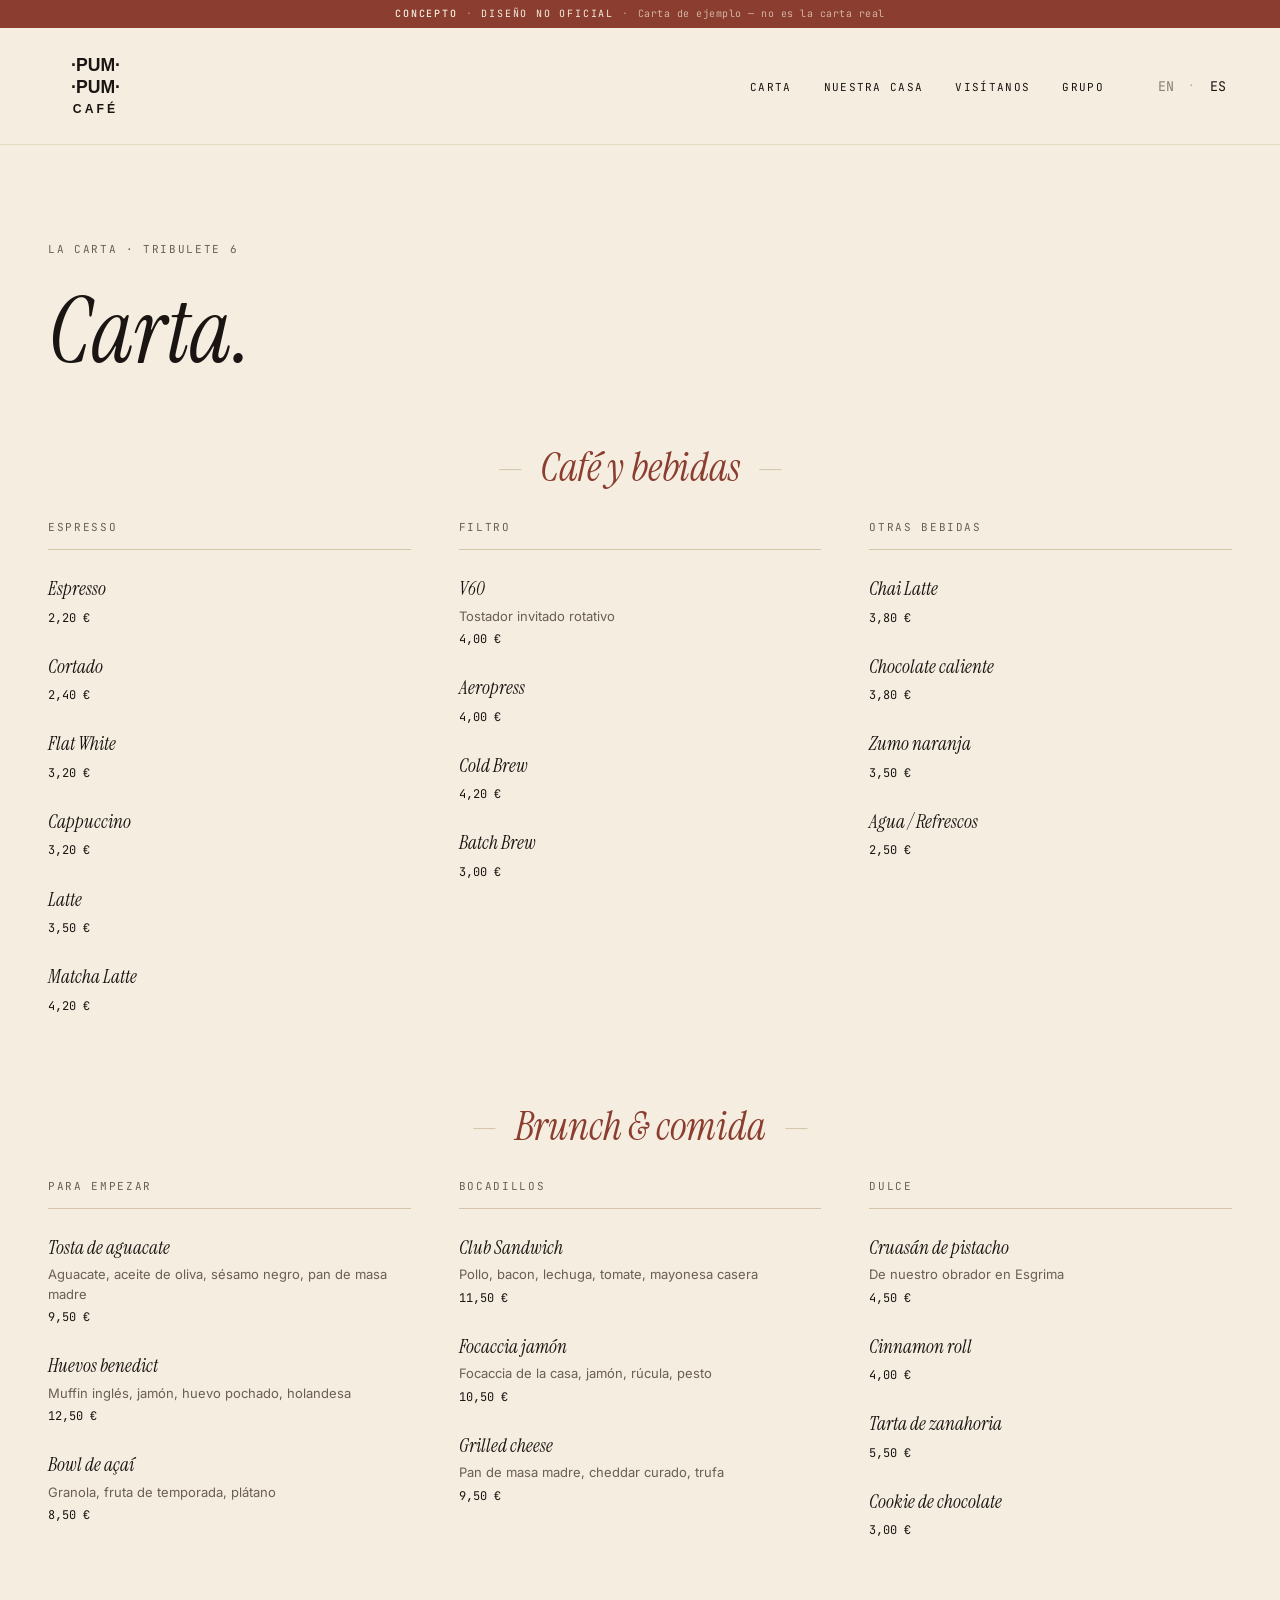
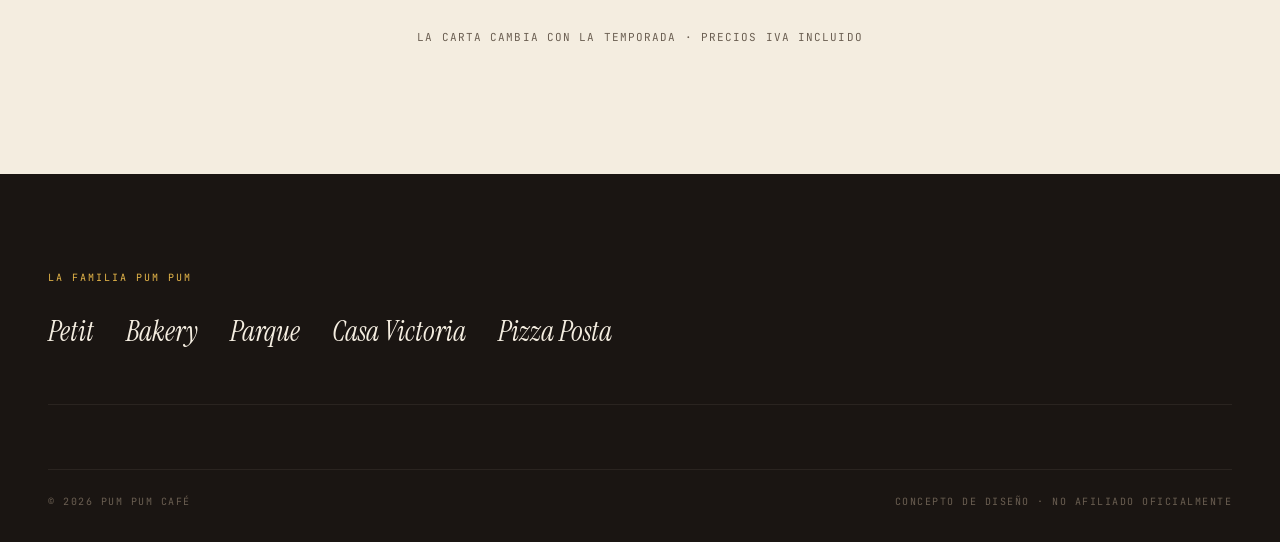
==== carta.html @ 4bbbebbe "Pum Pum Café — concept mockup site" ====
<!DOCTYPE html>
<html lang="es" class="lang-es">
<head>
<meta charset="UTF-8">
<meta name="viewport" content="width=device-width, initial-scale=1.0">
<title>Carta · Pum Pum Café · Lavapiés</title>
<meta name="description" content="Carta de Pum Pum Café. Café de especialidad, brunch, bocadillos y pastelería en Lavapiés, Madrid.">
<link rel="icon" type="image/svg+xml" href="favicon.svg">
<link rel="preconnect" href="https://fonts.googleapis.com">
<link rel="preconnect" href="https://fonts.gstatic.com" crossorigin>
<link href="https://fonts.googleapis.com/css2?family=Instrument+Serif:ital@0;1&family=Inter:wght@300;400;500&family=JetBrains+Mono:wght@400;500&display=swap" rel="stylesheet">
<link rel="stylesheet" href="css/style.css">
</head>
<body>

<div class="concept-banner">
  <strong>Concepto</strong><span class="sep">·</span><span>Diseño no oficial</span><span class="sep">·</span><span class="soft">Carta de ejemplo — no es la carta real</span>
</div>

<nav class="nav">
  <a href="index.html" class="nav-logo"><img src="logo.svg" alt="Pum Pum Café"></a>
  <div class="nav-right">
    <ul class="nav-links">
      <li><a href="carta.html" data-es>Carta</a><a href="carta.html" data-en>Menu</a></li>
      <li><a href="nuestra-casa.html" data-es>Nuestra casa</a><a href="nuestra-casa.html" data-en>Our house</a></li>
      <li><a href="visitanos.html" data-es>Visítanos</a><a href="visitanos.html" data-en>Visit</a></li>
      <li><a href="grupo.html" data-es>Grupo</a><a href="grupo.html" data-en>The group</a></li>
    </ul>
    <div class="lang-toggle">
      <button data-lang="en">EN</button><span class="sep">·</span><button data-lang="es">ES</button>
    </div>
  </div>
</nav>

<section class="menu-page">
  <div class="menu-header">
    <span class="section-label" data-es>La carta · Tribulete 6</span>
    <span class="section-label" data-en>The menu · Tribulete 6</span>
    <h1 data-es>Carta.</h1>
    <h1 data-en>Menu.</h1>
  </div>

  <!-- Drinks -->
  <h2 class="menu-section-title" data-es>Café y bebidas</h2>
  <h2 class="menu-section-title" data-en>Coffee & drinks</h2>
  <div class="menu-grid">
    <div class="menu-col">
      <h3 data-es>Espresso</h3>
      <h3 data-en>Espresso</h3>
      <div class="menu-item"><div class="name">Espresso</div><div class="price">2,20 €</div></div>
      <div class="menu-item"><div class="name">Cortado</div><div class="price">2,40 €</div></div>
      <div class="menu-item"><div class="name">Flat White</div><div class="price">3,20 €</div></div>
      <div class="menu-item"><div class="name">Cappuccino</div><div class="price">3,20 €</div></div>
      <div class="menu-item"><div class="name">Latte</div><div class="price">3,50 €</div></div>
      <div class="menu-item"><div class="name">Matcha Latte</div><div class="price">4,20 €</div></div>
    </div>
    <div class="menu-col">
      <h3 data-es>Filtro</h3>
      <h3 data-en>Filter</h3>
      <div class="menu-item"><div class="name">V60</div><div class="desc" data-es>Tostador invitado rotativo</div><div class="desc" data-en>Rotating guest roaster</div><div class="price">4,00 €</div></div>
      <div class="menu-item"><div class="name">Aeropress</div><div class="price">4,00 €</div></div>
      <div class="menu-item"><div class="name">Cold Brew</div><div class="price">4,20 €</div></div>
      <div class="menu-item"><div class="name">Batch Brew</div><div class="price">3,00 €</div></div>
    </div>
    <div class="menu-col">
      <h3 data-es>Otras bebidas</h3>
      <h3 data-en>Other drinks</h3>
      <div class="menu-item"><div class="name">Chai Latte</div><div class="price">3,80 €</div></div>
      <div class="menu-item"><div class="name">Chocolate caliente</div><div class="price">3,80 €</div></div>
      <div class="menu-item"><div class="name">Zumo naranja</div><div class="price">3,50 €</div></div>
      <div class="menu-item"><div class="name">Agua / Refrescos</div><div class="price">2,50 €</div></div>
    </div>
  </div>

  <!-- Food -->
  <h2 class="menu-section-title" data-es>Brunch & comida</h2>
  <h2 class="menu-section-title" data-en>Brunch & food</h2>
  <div class="menu-grid">
    <div class="menu-col">
      <h3 data-es>Para empezar</h3>
      <h3 data-en>To start</h3>
      <div class="menu-item"><div class="name">Tosta de aguacate</div><div class="desc" data-es>Aguacate, aceite de oliva, sésamo negro, pan de masa madre</div><div class="desc" data-en>Avocado, olive oil, black sesame, sourdough</div><div class="price">9,50 €</div></div>
      <div class="menu-item"><div class="name">Huevos benedict</div><div class="desc" data-es>Muffin inglés, jamón, huevo pochado, holandesa</div><div class="desc" data-en>English muffin, ham, poached egg, hollandaise</div><div class="price">12,50 €</div></div>
      <div class="menu-item"><div class="name">Bowl de açaí</div><div class="desc" data-es>Granola, fruta de temporada, plátano</div><div class="desc" data-en>Granola, seasonal fruit, banana</div><div class="price">8,50 €</div></div>
    </div>
    <div class="menu-col">
      <h3 data-es>Bocadillos</h3>
      <h3 data-en>Sandwiches</h3>
      <div class="menu-item"><div class="name">Club Sandwich</div><div class="desc" data-es>Pollo, bacon, lechuga, tomate, mayonesa casera</div><div class="desc" data-en>Chicken, bacon, lettuce, tomato, house mayo</div><div class="price">11,50 €</div></div>
      <div class="menu-item"><div class="name">Focaccia jamón</div><div class="desc" data-es>Focaccia de la casa, jamón, rúcula, pesto</div><div class="desc" data-en>House focaccia, ham, rocket, pesto</div><div class="price">10,50 €</div></div>
      <div class="menu-item"><div class="name">Grilled cheese</div><div class="desc" data-es>Pan de masa madre, cheddar curado, trufa</div><div class="desc" data-en>Sourdough, aged cheddar, truffle</div><div class="price">9,50 €</div></div>
    </div>
    <div class="menu-col">
      <h3 data-es>Dulce</h3>
      <h3 data-en>Sweet</h3>
      <div class="menu-item"><div class="name">Cruasán de pistacho</div><div class="desc" data-es>De nuestro obrador en Esgrima</div><div class="desc" data-en>From our bakery on Esgrima</div><div class="price">4,50 €</div></div>
      <div class="menu-item"><div class="name">Cinnamon roll</div><div class="price">4,00 €</div></div>
      <div class="menu-item"><div class="name">Tarta de zanahoria</div><div class="price">5,50 €</div></div>
      <div class="menu-item"><div class="name">Cookie de chocolate</div><div class="price">3,00 €</div></div>
    </div>
  </div>

  <p style="text-align: center; margin-top: 64px; font-family: var(--font-mono); font-size: 11px; color: var(--text-muted); letter-spacing: 0.1em; text-transform: uppercase;" data-es>La carta cambia con la temporada · Precios IVA incluido</p>
  <p style="text-align: center; margin-top: 64px; font-family: var(--font-mono); font-size: 11px; color: var(--text-muted); letter-spacing: 0.1em; text-transform: uppercase;" data-en>Menu changes seasonally · Tax included</p>
</section>

<footer class="footer">
  <div class="footer-family">
    <span class="label" data-es>La familia Pum Pum</span>
    <span class="label" data-en>The Pum Pum family</span>
    <div class="row">
      <a href="grupo/petit.html">Petit</a>
      <a href="grupo/bakery.html">Bakery</a>
      <a href="grupo/parque.html">Parque</a>
      <a href="grupo/casa-victoria.html">Casa Victoria</a>
      <a href="grupo/pizza-posta.html">Pizza Posta</a>
    </div>
  </div>
  <div class="footer-bottom">
    <span>© 2026 Pum Pum Café</span>
    <span data-es>Concepto de diseño · No afiliado oficialmente</span>
    <span data-en>Design concept · Not officially affiliated</span>
  </div>
</footer>

<script src="js/lang.js"></script>
</body>
</html>
---- css/style.css ----
/* =========================================================
   Pum Pum Café — Concept Mockup
   Design: warm Lavapiés editorial, brick & yellow ochre
   ========================================================= */

/* ---------- Tokens ---------- */
:root {
  --bg: #F4EDE0;
  --bg-soft: #EDE4D2;
  --bg-card: #FFFFFF;
  --bg-dark: #1A1512;
  --text: #1A1512;
  --text-muted: #6B5F52;
  --text-inverse: #F4EDE0;
  --border: #D4C5A8;
  --border-soft: #E5D9BE;

  --yellow: #E8B84A;
  --yellow-deep: #C99830;
  --brick: #8B3E2F;
  --brick-deep: #6B2E23;
  --green: #4A6B4A;
  --green-chair: #5D8A5D;

  --font-display: 'Instrument Serif', 'Playfair Display', Georgia, serif;
  --font-body: 'Inter', -apple-system, BlinkMacSystemFont, sans-serif;
  --font-mono: 'JetBrains Mono', 'Courier New', monospace;

  --space-1: 8px;
  --space-2: 16px;
  --space-3: 24px;
  --space-4: 32px;
  --space-5: 48px;
  --space-6: 64px;
  --space-7: 96px;
  --space-8: 128px;

  --max-w: 1280px;
  --max-w-text: 720px;
}

/* ---------- Reset ---------- */
*, *::before, *::after { box-sizing: border-box; margin: 0; padding: 0; }
html { scroll-behavior: smooth; }
body {
  background: var(--bg);
  color: var(--text);
  font-family: var(--font-body);
  font-size: 16px;
  line-height: 1.6;
  -webkit-font-smoothing: antialiased;
  text-rendering: optimizeLegibility;
  opacity: 0;
  transition: opacity 0.15s ease;
}
body.fonts-ready { opacity: 1; }
img { max-width: 100%; display: block; }
a { color: inherit; text-decoration: none; transition: opacity 0.2s; }
a:hover { opacity: 0.7; }
button { font-family: inherit; cursor: pointer; border: none; background: none; color: inherit; }

/* ---------- Typography ---------- */
h1, h2, h3, h4 {
  font-family: var(--font-display);
  font-weight: 400;
  line-height: 1.1;
  letter-spacing: -0.005em;
}
.display-xl { font-size: clamp(56px, 9vw, 140px); font-weight: 400; letter-spacing: -0.015em; }
.display-l  { font-size: clamp(44px, 6.5vw, 88px); font-weight: 400; letter-spacing: -0.01em; }
.display-m  { font-size: clamp(32px, 4vw, 56px); font-weight: 400; }
.display-s  { font-size: clamp(24px, 2.5vw, 36px); font-weight: 400; }

.italic { font-style: italic; }
.mono { font-family: var(--font-mono); font-size: 12px; text-transform: uppercase; letter-spacing: 0.12em; }
.gold { color: var(--yellow-deep); }
.brick { color: var(--brick); }
.muted { color: var(--text-muted); }

/* ---------- Image missing diagnostic ---------- */
.img-missing {
  position: absolute;
  inset: 0;
  display: flex;
  align-items: center;
  justify-content: center;
  text-align: center;
  padding: 16px;
  font-family: var(--font-mono);
  font-size: 10px;
  color: rgba(244,237,224,0.85);
  letter-spacing: 0.08em;
  text-transform: lowercase;
  background: rgba(26,21,18,0.45);
  pointer-events: none;
  word-break: break-all;
}

/* ---------- Language toggle ---------- */
html.lang-es [data-en],
html.lang-en [data-es] { display: none !important; }

/* ---------- Concept banner ---------- */
.concept-banner {
  position: fixed;
  top: 0; left: 0; right: 0;
  z-index: 101;
  height: 28px;
  background: var(--brick);
  color: var(--text-inverse);
  padding: 0 var(--space-3);
  font-family: var(--font-mono);
  font-size: 10px;
  letter-spacing: 0.18em;
  text-transform: uppercase;
  text-align: center;
  line-height: 28px;
  white-space: nowrap;
  overflow: hidden;
  text-overflow: ellipsis;
}
.concept-banner strong { font-weight: 500; }
.concept-banner .sep { opacity: 0.5; margin: 0 8px; }
.concept-banner .soft { opacity: 0.75; font-weight: 300; text-transform: none; letter-spacing: 0.05em; }
body { padding-top: 28px; }

/* ---------- Navigation ---------- */
.nav {
  display: flex;
  align-items: center;
  justify-content: space-between;
  padding: var(--space-3) var(--space-5);
  border-bottom: 1px solid var(--border-soft);
  background: var(--bg);
  position: sticky;
  top: 28px;
  z-index: 100;
}
.nav-logo img { height: 68px; width: auto; }
.nav-right { display: flex; align-items: center; gap: var(--space-5); }
.nav-links { display: flex; gap: var(--space-4); list-style: none; }
.nav-links a {
  font-family: var(--font-mono);
  font-size: 11px;
  text-transform: uppercase;
  letter-spacing: 0.12em;
}
.lang-toggle { display: flex; align-items: center; gap: var(--space-1); font-family: var(--font-mono); font-size: 11px; letter-spacing: 0.1em; }
.lang-toggle button { opacity: 0.5; padding: 4px 6px; }
.lang-toggle button.active { opacity: 1; }
.lang-toggle .sep { opacity: 0.3; }

/* ---------- Hero ---------- */
.hero {
  position: relative;
  height: 88vh;
  min-height: 640px;
  overflow: hidden;
  background: var(--yellow);
}
.hero-media {
  position: absolute;
  inset: 0;
  background:
    linear-gradient(180deg, var(--yellow) 0%, var(--yellow-deep) 100%);
  overflow: hidden;
}
.hero-media img { position: absolute; inset: 0; width: 100%; height: 100%; object-fit: cover; }
.hero-media::after {
  content: '';
  position: absolute;
  inset: 0;
  background: linear-gradient(180deg, rgba(26,21,18,0.35) 0%, rgba(26,21,18,0.55) 50%, rgba(26,21,18,0.7) 100%);
  pointer-events: none;
}
.hero-inner {
  position: relative;
  height: 100%;
  max-width: var(--max-w);
  margin: 0 auto;
  padding: var(--space-6) var(--space-5);
  display: flex;
  flex-direction: column;
  justify-content: flex-end;
}
.hero-caption { color: var(--text-inverse); max-width: 900px; text-shadow: 0 2px 12px rgba(0,0,0,0.5); }
.hero-caption .mono { display: block; margin-bottom: var(--space-3); opacity: 0.85; }
.hero-caption .title {
  font-family: var(--font-display);
  font-size: clamp(56px, 9vw, 140px);
  font-weight: 400;
  line-height: 1.02;
  letter-spacing: -0.015em;
  font-style: italic;
}

/* ---------- Section base ---------- */
section { padding: var(--space-8) var(--space-5); }
.container { max-width: var(--max-w); margin: 0 auto; }
.section-label {
  font-family: var(--font-mono);
  font-size: 11px;
  text-transform: uppercase;
  letter-spacing: 0.15em;
  color: var(--text-muted);
  margin-bottom: var(--space-3);
  display: block;
}

/* ---------- Intro ---------- */
.intro { background: var(--bg); border-bottom: 1px solid var(--border-soft); }
.intro-inner {
  max-width: var(--max-w);
  margin: 0 auto;
  display: flex;
  flex-direction: column;
  gap: var(--space-4);
}
.intro-label {
  font-family: var(--font-mono);
  font-size: 11px;
  text-transform: uppercase;
  letter-spacing: 0.18em;
  color: var(--brick);
  border-top: 1px solid var(--border);
  padding-top: var(--space-3);
  display: inline-block;
  align-self: flex-start;
}
.intro-statement {
  font-family: var(--font-display);
  font-size: clamp(32px, 5vw, 72px);
  line-height: 1.15;
  font-weight: 400;
  max-width: 1000px;
}
.intro-statement em { color: var(--brick); font-style: italic; }

/* ---------- LITO Prize strip ---------- */
.prize-strip {
  background: var(--bg-dark);
  color: var(--text-inverse);
  padding: var(--space-6) var(--space-5);
  text-align: center;
  position: relative;
  overflow: hidden;
}
.prize-strip::before {
  content: '';
  position: absolute;
  top: -40%; left: 25%; right: 25%; bottom: -40%;
  background: radial-gradient(ellipse at center, rgba(232,184,74,0.12) 0%, transparent 70%);
  pointer-events: none;
}
.prize-strip .label {
  font-family: var(--font-mono);
  font-size: 11px;
  text-transform: uppercase;
  letter-spacing: 0.25em;
  color: var(--yellow);
  display: block;
  margin-bottom: var(--space-2);
  text-shadow: 0 0 20px rgba(232,184,74,0.6), 0 0 40px rgba(232,184,74,0.3);
}
.prize-strip .title {
  font-family: var(--font-display);
  font-size: clamp(28px, 3.5vw, 42px);
  font-style: italic;
  text-shadow: 0 1px 8px rgba(232,184,74,0.15);
}

/* ---------- Menu teaser ---------- */
.menu-teaser { background: var(--bg-soft); }
.menu-teaser-grid {
  max-width: var(--max-w);
  margin: 0 auto;
  display: grid;
  grid-template-columns: 1fr 1fr;
  gap: var(--space-6);
  align-items: center;
}
.menu-teaser-media {
  aspect-ratio: 4/5;
  background: linear-gradient(140deg, var(--brick-deep) 0%, var(--brick) 55%, #A8533F 100%);
  position: relative;
  border-radius: 2px;
  overflow: hidden;
}
.menu-teaser-media img { position: absolute; inset: 0; width: 100%; height: 100%; object-fit: cover; }
.menu-teaser-copy h2 { margin-bottom: var(--space-3); font-style: italic; }
.menu-teaser-copy p { max-width: 520px; margin-bottom: var(--space-4); color: var(--text-muted); font-size: 17px; }

/* ---------- Link (arrow) ---------- */
.link {
  font-family: var(--font-mono);
  font-size: 11px;
  text-transform: uppercase;
  letter-spacing: 0.12em;
  color: var(--brick);
  border-bottom: 1px solid currentColor;
  padding-bottom: 2px;
  display: inline-block;
}
.link-invert { color: var(--yellow); }

/* ---------- Group section (hero feature) ---------- */
.grupo-section {
  background: var(--bg-dark);
  color: var(--text-inverse);
  padding: var(--space-8) var(--space-5);
}
.grupo-header {
  max-width: var(--max-w);
  margin: 0 auto var(--space-6);
  display: grid;
  grid-template-columns: 1fr 1.5fr;
  gap: var(--space-6);
  align-items: end;
}
.grupo-header h2 {
  font-family: var(--font-display);
  font-size: clamp(40px, 5.5vw, 72px);
  font-style: italic;
  line-height: 1.05;
}
.grupo-header p { color: var(--text-muted); max-width: 560px; font-size: 17px; line-height: 1.7; }
.grupo-header .section-label { color: var(--yellow); }

.grupo-grid {
  max-width: var(--max-w);
  margin: 0 auto;
  display: grid;
  grid-template-columns: repeat(3, 1fr);
  gap: 1px;
  background: var(--border);
  border: 1px solid var(--border);
}
.grupo-card {
  background: var(--bg-dark);
  padding: var(--space-4);
  display: flex;
  flex-direction: column;
  gap: var(--space-3);
  min-height: 320px;
  transition: background 0.3s;
  cursor: pointer;
  position: relative;
}
.grupo-card:hover { background: #231D18; }
.grupo-card .mark {
  width: 100%;
  aspect-ratio: 16/10;
  border-radius: 2px;
  position: relative;
  overflow: hidden;
}
.grupo-card .mark img { position: absolute; inset: 0; width: 100%; height: 100%; object-fit: cover; }
.grupo-card .mark.pumpum { background: linear-gradient(135deg, var(--yellow) 0%, var(--yellow-deep) 100%); }
.grupo-card .mark.petit { background: #F5F1EA; position: relative; }
.grupo-card .mark.petit::after { display: none; }
.grupo-card .mark.bakery { background: repeating-linear-gradient(45deg, #C99830 0 20px, #E8B84A 20px 40px, #8B3E2F 40px 60px, #A8533F 60px 80px); }
.grupo-card .mark.parque { background: #F5F1EA; }
.grupo-card .mark.casa { background: linear-gradient(135deg, #E85D1F 0%, #C94020 100%); }
.grupo-card .mark.pizza { background: #F5F1EA; }
.grupo-card h3 {
  font-family: var(--font-display);
  font-size: 28px;
  font-style: italic;
}
.grupo-card .neighborhood {
  font-family: var(--font-mono);
  font-size: 10px;
  text-transform: uppercase;
  letter-spacing: 0.15em;
  color: var(--yellow);
}
.grupo-card .tagline { color: var(--text-muted); font-size: 14px; line-height: 1.6; flex: 1; }
.grupo-card .visit {
  font-family: var(--font-mono);
  font-size: 10px;
  text-transform: uppercase;
  letter-spacing: 0.15em;
  color: var(--text-inverse);
  border-top: 1px solid var(--border);
  padding-top: var(--space-2);
  margin-top: auto;
}

/* ---------- Locations teaser ---------- */
.locations-teaser { background: var(--bg); border-top: 1px solid var(--border-soft); }
.locations-header { max-width: var(--max-w); margin: 0 auto var(--space-5); }
.locations-grid {
  max-width: var(--max-w);
  margin: 0 auto;
  display: grid;
  grid-template-columns: 1fr;
  gap: var(--space-5);
}
.location-card {
  display: grid;
  grid-template-columns: 1fr 2fr;
  gap: var(--space-5);
  padding: var(--space-5) 0;
  border-top: 1px solid var(--border);
  align-items: baseline;
}
.location-card:last-child { border-bottom: 1px solid var(--border); }
.location-card .label {
  font-family: var(--font-mono);
  font-size: 11px;
  text-transform: uppercase;
  letter-spacing: 0.15em;
  color: var(--text-muted);
}
.location-card .name {
  font-family: var(--font-display);
  font-size: clamp(28px, 3.5vw, 44px);
  font-style: italic;
  line-height: 1.1;
  margin-bottom: var(--space-2);
}
.location-card .address { color: var(--text-muted); margin-bottom: var(--space-1); }
.location-card .hours { font-family: var(--font-mono); font-size: 12px; letter-spacing: 0.08em; color: var(--text-muted); margin-bottom: var(--space-3); }

/* ---------- Philosophy strip ---------- */
.philosophy-strip {
  background: var(--yellow);
  color: var(--bg-dark);
  padding: var(--space-8) var(--space-5);
  text-align: center;
}
.philosophy-strip .quote {
  font-family: var(--font-display);
  font-size: clamp(32px, 5vw, 64px);
  font-style: italic;
  line-height: 1.15;
  max-width: 960px;
  margin: 0 auto var(--space-3);
}
.philosophy-strip .attr {
  font-family: var(--font-mono);
  font-size: 11px;
  text-transform: uppercase;
  letter-spacing: 0.2em;
  opacity: 0.7;
}

/* ---------- Footer ---------- */
.footer {
  background: var(--bg-dark);
  color: var(--text-inverse);
  padding: var(--space-7) var(--space-5) var(--space-4);
}
.footer-family {
  max-width: var(--max-w);
  margin: 0 auto var(--space-6);
  padding-bottom: var(--space-5);
  border-bottom: 1px solid #2A2420;
}
.footer-family .label {
  font-family: var(--font-mono);
  font-size: 10px;
  text-transform: uppercase;
  letter-spacing: 0.2em;
  color: var(--yellow);
  display: block;
  margin-bottom: var(--space-3);
}
.footer-family .row {
  display: flex;
  flex-wrap: wrap;
  gap: var(--space-4);
  font-family: var(--font-display);
  font-size: clamp(20px, 2.5vw, 28px);
  font-style: italic;
}
.footer-family .row a { border-bottom: 1px solid transparent; transition: border-color 0.2s; }
.footer-family .row a:hover { border-color: var(--yellow); opacity: 1; }
.footer-grid {
  max-width: var(--max-w);
  margin: 0 auto;
  display: grid;
  grid-template-columns: 2fr 1fr 1fr 1fr;
  gap: var(--space-5);
  margin-bottom: var(--space-5);
}
.footer h4 {
  font-family: var(--font-mono);
  font-size: 10px;
  text-transform: uppercase;
  letter-spacing: 0.2em;
  color: var(--text-muted);
  margin-bottom: var(--space-3);
  font-weight: 400;
}
.footer ul { list-style: none; }
.footer li { margin-bottom: var(--space-1); font-size: 14px; color: var(--text-inverse); }
.footer .wordmark { font-family: var(--font-display); font-size: 32px; font-style: italic; margin-bottom: var(--space-2); }
.footer-address { color: var(--text-muted); font-size: 14px; max-width: 320px; }

/* Hours table */
.hours-table { display: flex; flex-direction: column; gap: 8px; }
.hours-row { display: flex; align-items: baseline; gap: 12px; font-size: 14px; }
.hours-days { color: var(--text-muted); min-width: 72px; }
.hours-time { color: var(--text-inverse); font-family: var(--font-mono); font-size: 13px; letter-spacing: 0.03em; }

/* Follow / social */
.follow-heading { display: flex; align-items: center; gap: 6px; }
.ig-icon { width: 14px; height: 14px; color: var(--yellow); flex-shrink: 0; }
.social-links { list-style: none; }
.ig-handle { text-decoration: underline; text-underline-offset: 3px; text-decoration-color: var(--yellow); transition: text-decoration-color 0.2s; }
.ig-handle:hover { text-decoration-color: var(--text-inverse); }
.email-link { color: var(--text-muted); font-size: 13px; transition: color 0.2s; }
.email-link:hover { color: var(--text-inverse); }
.footer-bottom {
  max-width: var(--max-w);
  margin: 0 auto;
  padding-top: var(--space-3);
  border-top: 1px solid #2A2420;
  display: flex;
  justify-content: space-between;
  font-family: var(--font-mono);
  font-size: 10px;
  text-transform: uppercase;
  letter-spacing: 0.15em;
  color: var(--text-muted);
}

/* ---------- Carta (menu) page ---------- */
.menu-page { padding: var(--space-7) var(--space-5) var(--space-8); }
.menu-header {
  max-width: var(--max-w);
  margin: 0 auto var(--space-6);
}
.menu-header h1 { font-family: var(--font-display); font-size: clamp(48px, 7vw, 96px); font-style: italic; margin-bottom: var(--space-2); }
.menu-section-title {
  font-family: var(--font-display);
  font-style: italic;
  font-size: clamp(28px, 3.5vw, 40px);
  text-align: center;
  margin: var(--space-6) 0 var(--space-4);
  color: var(--brick);
}
.menu-section-title::before, .menu-section-title::after { content: '—'; margin: 0 var(--space-2); color: var(--border); font-style: normal; }
.menu-grid {
  max-width: var(--max-w);
  margin: 0 auto;
  display: grid;
  grid-template-columns: 1fr 1fr 1fr;
  gap: var(--space-5);
}
.menu-col h3 {
  font-family: var(--font-mono);
  font-size: 11px;
  text-transform: uppercase;
  letter-spacing: 0.15em;
  color: var(--text-muted);
  border-bottom: 1px solid var(--border);
  padding-bottom: var(--space-2);
  margin-bottom: var(--space-3);
  font-weight: 400;
}
.menu-item { margin-bottom: var(--space-3); }
.menu-item .name { font-family: var(--font-display); font-size: 19px; font-style: italic; }
.menu-item .desc { font-size: 13px; color: var(--text-muted); line-height: 1.5; margin-top: 2px; }
.menu-item .price { font-family: var(--font-mono); font-size: 12px; color: var(--text); margin-top: 4px; }

/* ---------- Story page ---------- */
.story-page { padding: var(--space-7) var(--space-5) var(--space-8); }
.story-hero {
  max-width: var(--max-w);
  margin: 0 auto var(--space-6);
  display: grid;
  grid-template-columns: 1fr 1fr;
  gap: var(--space-6);
  align-items: center;
}
.story-hero h1 { font-family: var(--font-display); font-size: clamp(44px, 6vw, 80px); font-style: italic; line-height: 1.05; margin-bottom: var(--space-3); }
.story-hero p { font-size: 17px; line-height: 1.7; color: var(--text-muted); }
.story-hero-media {
  aspect-ratio: 4/5;
  background: linear-gradient(160deg, var(--brick) 0%, var(--brick-deep) 60%, var(--bg-dark) 100%);
  position: relative;
  border-radius: 2px;
  overflow: hidden;
}
.story-hero-media img { position: absolute; inset: 0; width: 100%; height: 100%; object-fit: cover; }
.story-body { max-width: var(--max-w-text); margin: 0 auto; }
.story-body p { font-size: 17px; line-height: 1.75; margin-bottom: var(--space-3); color: var(--text); }
.story-body p:first-of-type::first-letter { font-family: var(--font-display); font-size: 64px; font-style: italic; float: left; line-height: 0.85; padding: 8px 10px 0 0; color: var(--brick); }

.lito-award {
  max-width: var(--max-w-text);
  margin: var(--space-6) auto;
  padding: var(--space-5);
  border: 1px solid var(--border);
  background: var(--bg-soft);
  text-align: center;
}
.lito-award .label { font-family: var(--font-mono); font-size: 10px; text-transform: uppercase; letter-spacing: 0.2em; color: var(--brick); display: block; margin-bottom: var(--space-2); }
.lito-award h3 { font-family: var(--font-display); font-style: italic; font-size: clamp(24px, 3vw, 36px); margin-bottom: var(--space-2); }
.lito-award p { color: var(--text-muted); font-size: 14px; }

/* ---------- Visit page ---------- */
.visit-page { padding: var(--space-7) var(--space-5) var(--space-8); }
.visit-header { max-width: var(--max-w); margin: 0 auto var(--space-6); }
.visit-header h1 { font-family: var(--font-display); font-size: clamp(48px, 7vw, 96px); font-style: italic; }
.visit-grid {
  max-width: var(--max-w);
  margin: 0 auto;
  display: grid;
  grid-template-columns: 1fr 1fr;
  gap: var(--space-6);
}
.visit-card { border: 1px solid var(--border); background: var(--bg-card); padding: var(--space-5); }
.visit-card .label { font-family: var(--font-mono); font-size: 10px; text-transform: uppercase; letter-spacing: 0.2em; color: var(--brick); display: block; margin-bottom: var(--space-2); }
.visit-card h3 { font-family: var(--font-display); font-size: 28px; font-style: italic; margin-bottom: var(--space-3); }
.visit-card .row { display: flex; justify-content: space-between; padding: var(--space-2) 0; border-bottom: 1px solid var(--border-soft); font-size: 14px; }
.visit-card .row:last-child { border: none; }
.visit-card .row .day { font-family: var(--font-mono); font-size: 11px; text-transform: uppercase; letter-spacing: 0.1em; color: var(--text-muted); }
.visit-card .addr { font-size: 15px; margin-top: var(--space-3); color: var(--text-muted); }

/* ---------- Grupo portal page ---------- */
.grupo-page { padding: 0; }
.grupo-hero {
  background: var(--bg-dark);
  color: var(--text-inverse);
  padding: var(--space-8) var(--space-5) var(--space-7);
}
.grupo-hero-inner { max-width: var(--max-w); margin: 0 auto; }
.grupo-hero h1 { font-family: var(--font-display); font-size: clamp(56px, 8vw, 120px); font-style: italic; line-height: 1.02; margin-bottom: var(--space-4); }
.grupo-hero p { font-size: 19px; max-width: 680px; color: var(--text-muted); line-height: 1.7; }
.grupo-hero .section-label { color: var(--yellow); }

.grupo-portal-grid {
  max-width: var(--max-w);
  margin: 0 auto;
  padding: var(--space-6) var(--space-5);
  display: grid;
  grid-template-columns: repeat(2, 1fr);
  gap: var(--space-5);
}
.grupo-portal-card {
  background: var(--bg-card);
  border: 1px solid var(--border);
  padding: var(--space-5);
  display: grid;
  grid-template-columns: 1fr 1fr;
  gap: var(--space-4);
  transition: transform 0.2s, border-color 0.2s;
}
.grupo-portal-card:hover { transform: translateY(-2px); border-color: var(--brick); }
.grupo-portal-card .media { aspect-ratio: 1; border-radius: 2px; position: relative; overflow: hidden; }
.grupo-portal-card .media img { position: absolute; inset: 0; width: 100%; height: 100%; object-fit: cover; }
.grupo-portal-card .body { display: flex; flex-direction: column; gap: var(--space-2); }
.grupo-portal-card .neighborhood { font-family: var(--font-mono); font-size: 10px; text-transform: uppercase; letter-spacing: 0.15em; color: var(--brick); }
.grupo-portal-card h3 { font-family: var(--font-display); font-size: clamp(24px, 2.5vw, 32px); font-style: italic; line-height: 1.1; }
.grupo-portal-card .tagline { font-size: 13px; color: var(--text-muted); line-height: 1.5; }
.grupo-portal-card .visit { font-family: var(--font-mono); font-size: 10px; text-transform: uppercase; letter-spacing: 0.15em; color: var(--text); margin-top: auto; padding-top: var(--space-2); border-top: 1px solid var(--border-soft); }

.media.pumpum { background: linear-gradient(135deg, var(--yellow) 0%, var(--yellow-deep) 100%); }
.media.petit { background: #EDE4D4; position: relative; }
.media.petit::after { display: none; }
.media.bakery { background: repeating-linear-gradient(45deg, #C99830 0 24px, #E8B84A 24px 48px, #8B3E2F 48px 72px, #A8533F 72px 96px); }
.media.parque { background: linear-gradient(180deg, #F5F1EA 0%, #E5DCC8 100%); }
.media.casa { background: linear-gradient(135deg, #E85D1F 0%, #C94020 100%); }
.media.pizza { background: linear-gradient(180deg, #2A2420 0%, #1A1512 100%); }

/* ---------- Grupo subpage (brand detail) ---------- */
.brand-page { padding: 0; }
.brand-hero {
  padding: var(--space-6) var(--space-5) var(--space-5);
  border-bottom: 1px solid var(--border-soft);
}
.brand-hero .breadcrumb {
  font-family: var(--font-mono);
  font-size: 10px;
  text-transform: uppercase;
  letter-spacing: 0.15em;
  color: var(--text-muted);
  max-width: var(--max-w);
  margin: 0 auto var(--space-4);
  display: block;
}
.brand-hero .breadcrumb a { color: var(--brick); border-bottom: 1px solid currentColor; padding-bottom: 1px; }
.brand-hero h1 {
  font-family: var(--font-display);
  font-size: clamp(56px, 8vw, 120px);
  font-style: italic;
  line-height: 1.02;
  max-width: var(--max-w);
  margin: 0 auto var(--space-3);
}
.brand-hero .neighborhood {
  font-family: var(--font-mono);
  font-size: 11px;
  text-transform: uppercase;
  letter-spacing: 0.15em;
  color: var(--brick);
  max-width: var(--max-w);
  margin: 0 auto;
  display: block;
}
.brand-content {
  max-width: var(--max-w);
  margin: 0 auto;
  padding: var(--space-6) var(--space-5);
  display: grid;
  grid-template-columns: 1.2fr 1fr;
  gap: var(--space-6);
}
.brand-copy p { font-size: 17px; line-height: 1.75; color: var(--text); margin-bottom: var(--space-3); }
.brand-copy .lead { font-family: var(--font-display); font-style: italic; font-size: clamp(22px, 2.5vw, 28px); line-height: 1.3; margin-bottom: var(--space-4); color: var(--brick); }
.brand-meta { background: var(--bg-soft); padding: var(--space-5); border: 1px solid var(--border); align-self: start; }
.brand-meta .block { margin-bottom: var(--space-4); }
.brand-meta .block:last-child { margin-bottom: 0; }
.brand-meta .label { font-family: var(--font-mono); font-size: 10px; text-transform: uppercase; letter-spacing: 0.2em; color: var(--brick); display: block; margin-bottom: var(--space-1); }
.brand-meta .value { font-size: 15px; color: var(--text); }
.brand-meta .value a { color: var(--text); border-bottom: 1px solid var(--border); }
.brand-cta {
  background: var(--bg-dark);
  color: var(--text-inverse);
  padding: var(--space-5);
  text-align: center;
  margin-top: var(--space-4);
}
.brand-cta .mono { color: var(--yellow); display: block; margin-bottom: var(--space-2); }
.brand-cta h3 { font-family: var(--font-display); font-style: italic; font-size: 28px; margin-bottom: var(--space-3); }
.brand-cta a {
  display: inline-block;
  background: var(--yellow);
  color: var(--bg-dark);
  padding: 12px 24px;
  font-family: var(--font-mono);
  font-size: 11px;
  text-transform: uppercase;
  letter-spacing: 0.15em;
}

.brand-gallery {
  max-width: var(--max-w);
  margin: 0 auto;
  padding: 0 var(--space-5) var(--space-7);
  display: grid;
  grid-template-columns: 2fr 1fr 1fr;
  gap: var(--space-2);
}
.brand-gallery .tile { aspect-ratio: 1; border-radius: 2px; position: relative; overflow: hidden; }
.brand-gallery .tile:first-child { aspect-ratio: 1; grid-row: span 2; }
.brand-gallery .tile img { position: absolute; inset: 0; width: 100%; height: 100%; object-fit: cover; }

/* ---------- Responsive ---------- */
@media (max-width: 960px) {
  .nav { padding: var(--space-2) var(--space-3); }
  .nav-logo img { height: 52px; }
  .nav-links { gap: var(--space-3); }
  .nav-links a { font-size: 10px; }
  section { padding: var(--space-6) var(--space-3); }
  .menu-teaser-grid, .grupo-header, .story-hero, .visit-grid, .brand-content { grid-template-columns: 1fr; gap: var(--space-4); }
  .grupo-grid { grid-template-columns: 1fr 1fr; }
  .grupo-portal-grid { grid-template-columns: 1fr; padding: var(--space-4) var(--space-3); }
  .menu-grid { grid-template-columns: 1fr; }
  .location-card { grid-template-columns: 1fr; gap: var(--space-2); }
  .footer-grid { grid-template-columns: 1fr 1fr; }
  .hero { height: 70vh; min-height: 480px; }
}
@media (max-width: 600px) {
  .grupo-grid { grid-template-columns: 1fr; }
  .footer-grid { grid-template-columns: 1fr; }
  .nav-links { display: none; }
  .grupo-portal-card { grid-template-columns: 1fr; }
  .brand-gallery { grid-template-columns: 1fr 1fr; }
  .brand-gallery .tile:first-child { grid-row: auto; }
}
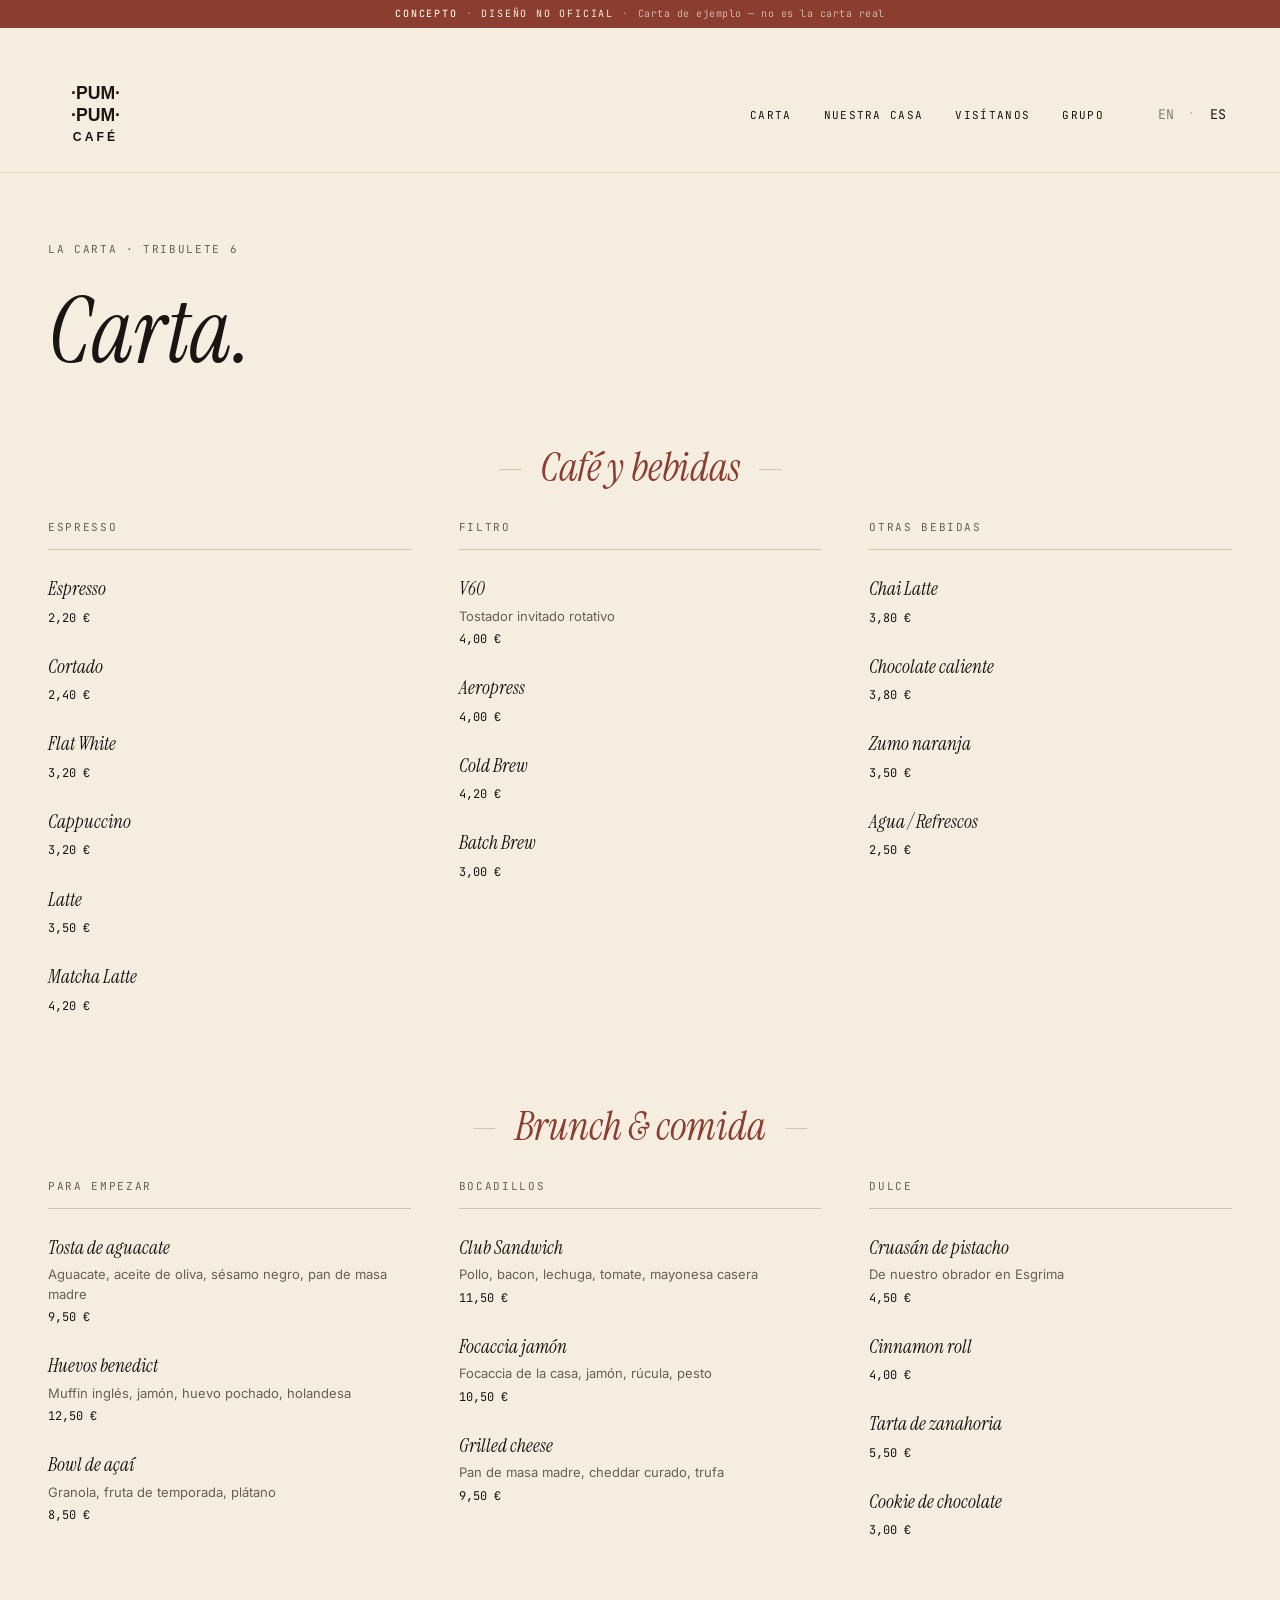
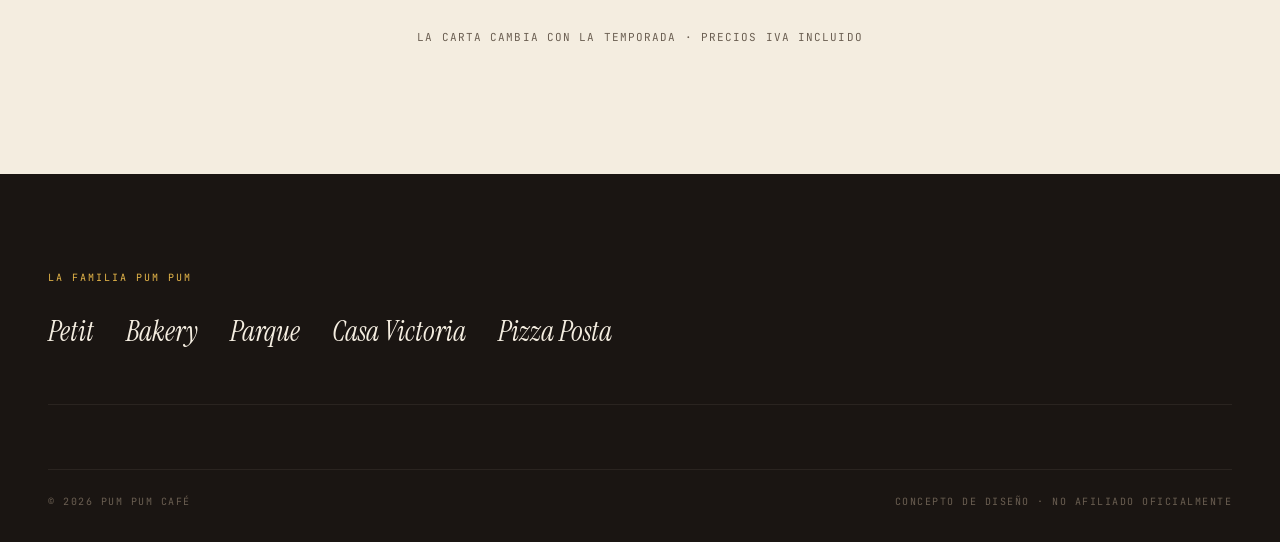
==== commit ea8b605e: "Cache bust CSS for mobile fixes Co-Authored-By: Claude Opus 4.6 (1M context) <noreply@anthropic.com>" ====
--- a/carta.html
+++ b/carta.html
@@ -9,7 +9,7 @@
 <link rel="preconnect" href="https://fonts.googleapis.com">
 <link rel="preconnect" href="https://fonts.gstatic.com" crossorigin>
 <link href="https://fonts.googleapis.com/css2?family=Instrument+Serif:ital@0;1&family=Inter:wght@300;400;500&family=JetBrains+Mono:wght@400;500&display=swap" rel="stylesheet">
-<link rel="stylesheet" href="css/style.css">
+<link rel="stylesheet" href="css/style.css?v=1775477150">
 </head>
 <body>
 
@@ -26,6 +26,7 @@
       <li><a href="visitanos.html" data-es>Visítanos</a><a href="visitanos.html" data-en>Visit</a></li>
       <li><a href="grupo.html" data-es>Grupo</a><a href="grupo.html" data-en>The group</a></li>
     </ul>
+    <button class="hamburger" aria-label="Menu"><span></span><span></span><span></span></button>
     <div class="lang-toggle">
       <button data-lang="en">EN</button><span class="sep">·</span><button data-lang="es">ES</button>
     </div>
@@ -123,6 +124,14 @@
   </div>
 </footer>
 
+<div class="mobile-menu">
+  <a href="index.html" data-es>Inicio</a><a href="index.html" data-en>Home</a>
+  <a href="carta.html" data-es>Carta</a><a href="carta.html" data-en>Menu</a>
+  <a href="nuestra-casa.html" data-es>Nuestra casa</a><a href="nuestra-casa.html" data-en>Our place</a>
+  <a href="visitanos.html" data-es>Visítanos</a><a href="visitanos.html" data-en>Visit</a>
+  <a href="grupo.html" data-es>El grupo</a><a href="grupo.html" data-en>The group</a>
+</div>
+
 <script src="js/lang.js"></script>
 </body>
 </html>
--- a/css/style.css
+++ b/css/style.css
@@ -41,8 +41,9 @@
 
 /* ---------- Reset ---------- */
 *, *::before, *::after { box-sizing: border-box; margin: 0; padding: 0; }
-html { scroll-behavior: smooth; }
+html { scroll-behavior: smooth; overflow-x: hidden; }
 body {
+  overflow-x: hidden;
   background: var(--bg);
   color: var(--text);
   font-family: var(--font-body);
@@ -134,7 +135,7 @@
   background: var(--bg);
   position: sticky;
   top: 28px;
-  z-index: 100;
+  z-index: 900;
 }
 .nav-logo img { height: 68px; width: auto; }
 .nav-right { display: flex; align-items: center; gap: var(--space-5); }
@@ -749,6 +750,32 @@
 .brand-gallery .tile:first-child { aspect-ratio: 1; grid-row: span 2; }
 .brand-gallery .tile img { position: absolute; inset: 0; width: 100%; height: 100%; object-fit: cover; }
 
+/* ---------- Hamburger & Mobile Menu ---------- */
+.hamburger {
+  display: none; background: none; border: none; cursor: pointer;
+  width: 28px; height: 20px; position: relative; padding: 0;
+  z-index: 900;
+}
+.hamburger span {
+  display: block; position: absolute; left: 0; width: 100%; height: 2px;
+  background: var(--text, #F0E6DA); transition: transform 0.3s, opacity 0.3s;
+}
+.hamburger span:nth-child(1) { top: 0; }
+.hamburger span:nth-child(2) { top: 9px; }
+.hamburger span:nth-child(3) { bottom: 0; }
+.hamburger.active span:nth-child(1) { top: 9px; transform: rotate(45deg); }
+.hamburger.active span:nth-child(2) { opacity: 0; }
+.hamburger.active span:nth-child(3) { bottom: 9px; transform: rotate(-45deg); }
+.mobile-menu {
+  display: none; position: fixed; top: 0; left: 0; right: 0; bottom: 0;
+  background: rgba(10,10,10,0.97); z-index: 800;
+  flex-direction: column; align-items: center; justify-content: center; gap: 32px;
+}
+.mobile-menu.open { display: flex; }
+.mobile-menu a {
+  font-size: 16px; letter-spacing: 0.2em; text-transform: uppercase; color: #F0E6DA;
+}
+
 /* ---------- Responsive ---------- */
 @media (max-width: 960px) {
   .nav { padding: var(--space-2) var(--space-3); }
@@ -759,15 +786,23 @@
   .menu-teaser-grid, .grupo-header, .story-hero, .visit-grid, .brand-content { grid-template-columns: 1fr; gap: var(--space-4); }
   .grupo-grid { grid-template-columns: 1fr 1fr; }
   .grupo-portal-grid { grid-template-columns: 1fr; padding: var(--space-4) var(--space-3); }
-  .menu-grid { grid-template-columns: 1fr; }
+  .menu-grid { grid-template-columns: repeat(3, 1fr); gap: var(--space-2); }
+  .menu-col h3 { font-size: 9px; }
+  .menu-item .name { font-size: 14px; }
+  .menu-item .price { font-size: 11px; }
   .location-card { grid-template-columns: 1fr; gap: var(--space-2); }
   .footer-grid { grid-template-columns: 1fr 1fr; }
   .hero { height: 70vh; min-height: 480px; }
 }
+@media (max-width: 768px) {
+  .nav-links { display: none; }
+  .hamburger { display: block; position: absolute; left: 50%; transform: translateX(-50%); }
+  .nav { position: relative; }
+  .nav-right { gap: var(--space-2); }
+}
 @media (max-width: 600px) {
   .grupo-grid { grid-template-columns: 1fr; }
   .footer-grid { grid-template-columns: 1fr; }
-  .nav-links { display: none; }
   .grupo-portal-card { grid-template-columns: 1fr; }
   .brand-gallery { grid-template-columns: 1fr 1fr; }
   .brand-gallery .tile:first-child { grid-row: auto; }
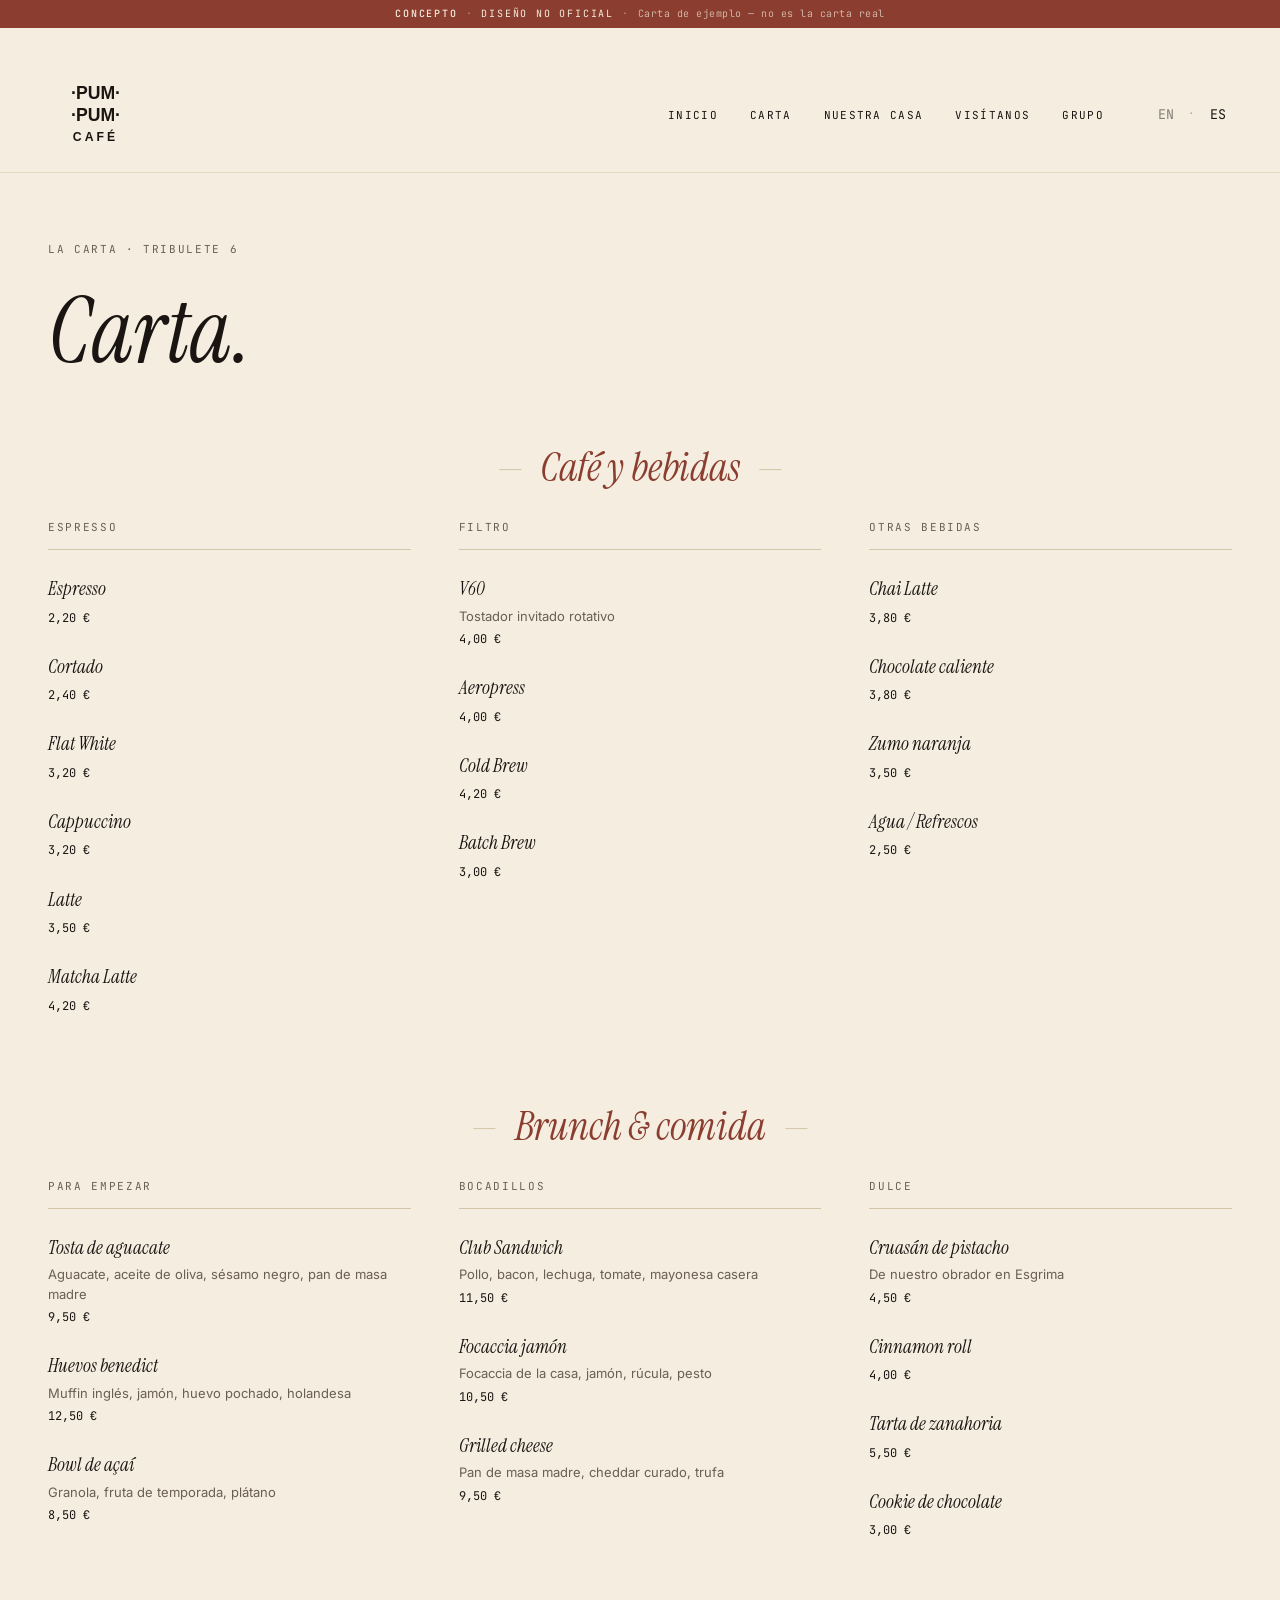
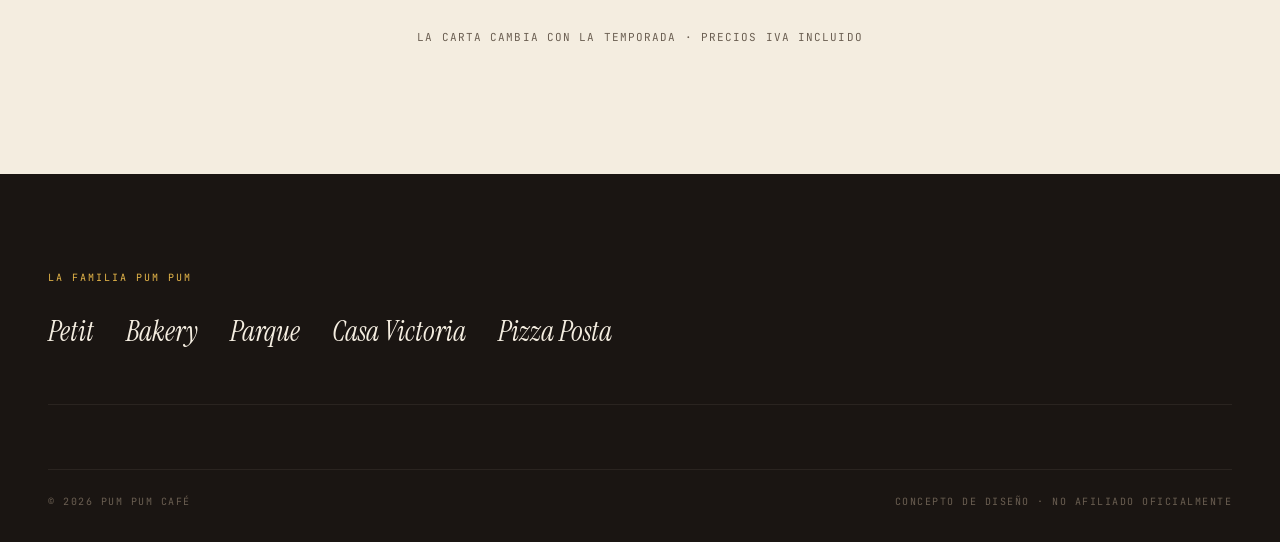
==== commit c77e99d6: "Add Inicio/Home link to desktop nav on all pages Users previously had to click the logo to return ho" ====
--- a/carta.html
+++ b/carta.html
@@ -9,7 +9,7 @@
 <link rel="preconnect" href="https://fonts.googleapis.com">
 <link rel="preconnect" href="https://fonts.gstatic.com" crossorigin>
 <link href="https://fonts.googleapis.com/css2?family=Instrument+Serif:ital@0;1&family=Inter:wght@300;400;500&family=JetBrains+Mono:wght@400;500&display=swap" rel="stylesheet">
-<link rel="stylesheet" href="css/style.css?v=1775477150">
+<link rel="stylesheet" href="css/style.css?v=1775477576">
 </head>
 <body>
 
@@ -21,6 +21,7 @@
   <a href="index.html" class="nav-logo"><img src="logo.svg" alt="Pum Pum Café"></a>
   <div class="nav-right">
     <ul class="nav-links">
+      <li><a href="index.html" data-es>Inicio</a><a href="index.html" data-en>Home</a></li>
       <li><a href="carta.html" data-es>Carta</a><a href="carta.html" data-en>Menu</a></li>
       <li><a href="nuestra-casa.html" data-es>Nuestra casa</a><a href="nuestra-casa.html" data-en>Our house</a></li>
       <li><a href="visitanos.html" data-es>Visítanos</a><a href="visitanos.html" data-en>Visit</a></li>
--- a/css/style.css
+++ b/css/style.css
@@ -788,8 +788,9 @@
   .grupo-portal-grid { grid-template-columns: 1fr; padding: var(--space-4) var(--space-3); }
   .menu-grid { grid-template-columns: repeat(3, 1fr); gap: var(--space-2); }
   .menu-col h3 { font-size: 9px; }
-  .menu-item .name { font-size: 14px; }
-  .menu-item .price { font-size: 11px; }
+  .menu-item .name { font-size: 12px; }
+  .menu-item .desc { font-size: 9px; }
+  .menu-item .price { font-size: 9px; }
   .location-card { grid-template-columns: 1fr; gap: var(--space-2); }
   .footer-grid { grid-template-columns: 1fr 1fr; }
   .hero { height: 70vh; min-height: 480px; }
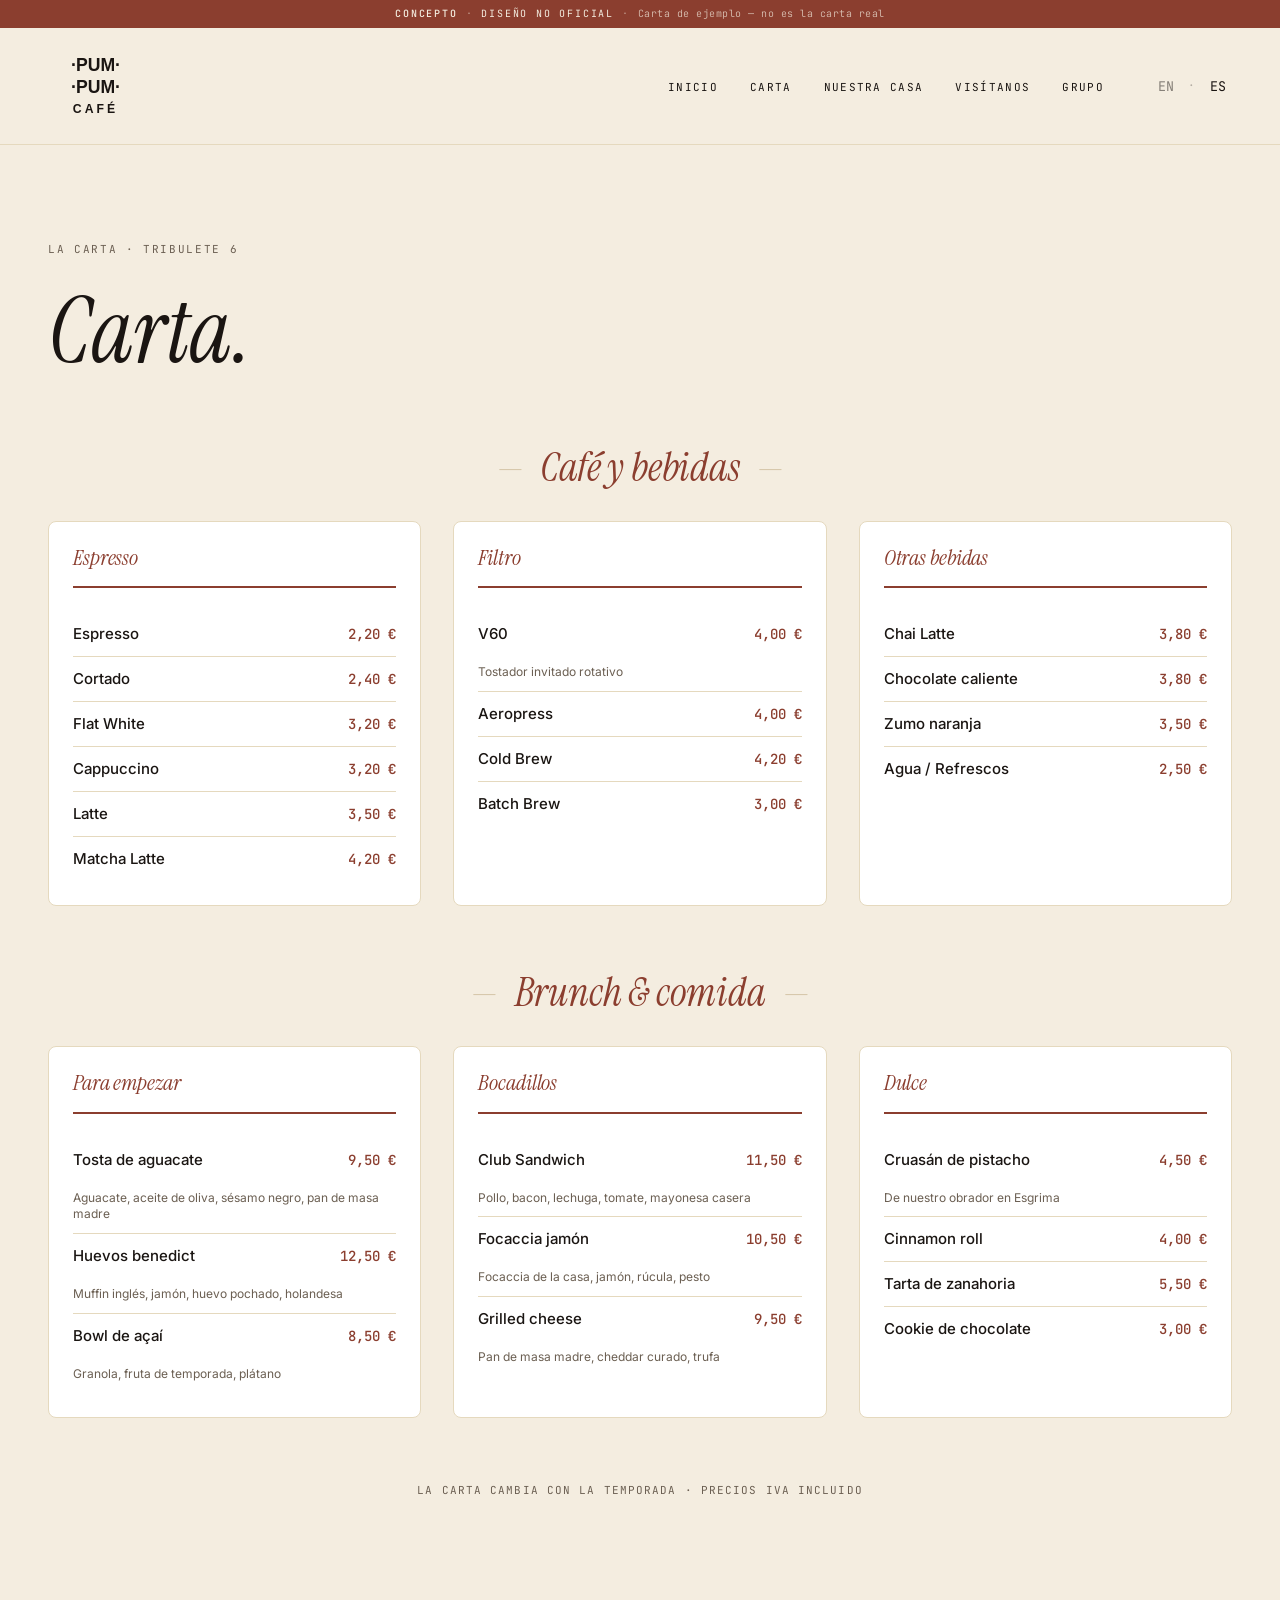
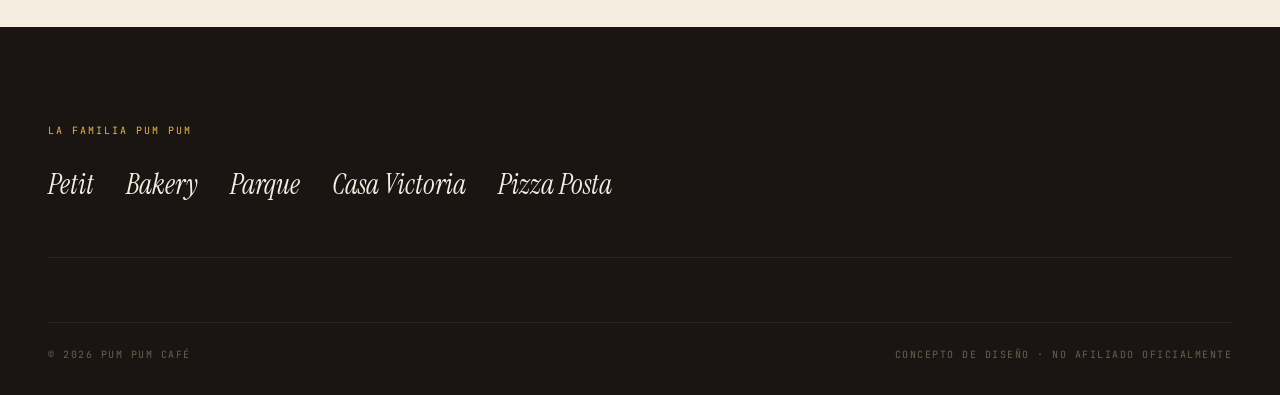
==== commit 93905810: "Redesign carta menu: card containers, inline prices, accent colors Prices now align inline with item" ====
--- a/carta.html
+++ b/carta.html
@@ -59,7 +59,7 @@
     <div class="menu-col">
       <h3 data-es>Filtro</h3>
       <h3 data-en>Filter</h3>
-      <div class="menu-item"><div class="name">V60</div><div class="desc" data-es>Tostador invitado rotativo</div><div class="desc" data-en>Rotating guest roaster</div><div class="price">4,00 €</div></div>
+      <div class="menu-item menu-item-has-desc"><div class="name-price"><div class="name">V60</div><div class="price">4,00 €</div></div><div class="desc" data-es>Tostador invitado rotativo</div><div class="desc" data-en>Rotating guest roaster</div></div>
       <div class="menu-item"><div class="name">Aeropress</div><div class="price">4,00 €</div></div>
       <div class="menu-item"><div class="name">Cold Brew</div><div class="price">4,20 €</div></div>
       <div class="menu-item"><div class="name">Batch Brew</div><div class="price">3,00 €</div></div>
@@ -81,21 +81,21 @@
     <div class="menu-col">
       <h3 data-es>Para empezar</h3>
       <h3 data-en>To start</h3>
-      <div class="menu-item"><div class="name">Tosta de aguacate</div><div class="desc" data-es>Aguacate, aceite de oliva, sésamo negro, pan de masa madre</div><div class="desc" data-en>Avocado, olive oil, black sesame, sourdough</div><div class="price">9,50 €</div></div>
-      <div class="menu-item"><div class="name">Huevos benedict</div><div class="desc" data-es>Muffin inglés, jamón, huevo pochado, holandesa</div><div class="desc" data-en>English muffin, ham, poached egg, hollandaise</div><div class="price">12,50 €</div></div>
-      <div class="menu-item"><div class="name">Bowl de açaí</div><div class="desc" data-es>Granola, fruta de temporada, plátano</div><div class="desc" data-en>Granola, seasonal fruit, banana</div><div class="price">8,50 €</div></div>
+      <div class="menu-item menu-item-has-desc"><div class="name-price"><div class="name">Tosta de aguacate</div><div class="price">9,50 €</div></div><div class="desc" data-es>Aguacate, aceite de oliva, sésamo negro, pan de masa madre</div><div class="desc" data-en>Avocado, olive oil, black sesame, sourdough</div></div>
+      <div class="menu-item menu-item-has-desc"><div class="name-price"><div class="name">Huevos benedict</div><div class="price">12,50 €</div></div><div class="desc" data-es>Muffin inglés, jamón, huevo pochado, holandesa</div><div class="desc" data-en>English muffin, ham, poached egg, hollandaise</div></div>
+      <div class="menu-item menu-item-has-desc"><div class="name-price"><div class="name">Bowl de açaí</div><div class="price">8,50 €</div></div><div class="desc" data-es>Granola, fruta de temporada, plátano</div><div class="desc" data-en>Granola, seasonal fruit, banana</div></div>
     </div>
     <div class="menu-col">
       <h3 data-es>Bocadillos</h3>
       <h3 data-en>Sandwiches</h3>
-      <div class="menu-item"><div class="name">Club Sandwich</div><div class="desc" data-es>Pollo, bacon, lechuga, tomate, mayonesa casera</div><div class="desc" data-en>Chicken, bacon, lettuce, tomato, house mayo</div><div class="price">11,50 €</div></div>
-      <div class="menu-item"><div class="name">Focaccia jamón</div><div class="desc" data-es>Focaccia de la casa, jamón, rúcula, pesto</div><div class="desc" data-en>House focaccia, ham, rocket, pesto</div><div class="price">10,50 €</div></div>
-      <div class="menu-item"><div class="name">Grilled cheese</div><div class="desc" data-es>Pan de masa madre, cheddar curado, trufa</div><div class="desc" data-en>Sourdough, aged cheddar, truffle</div><div class="price">9,50 €</div></div>
+      <div class="menu-item menu-item-has-desc"><div class="name-price"><div class="name">Club Sandwich</div><div class="price">11,50 €</div></div><div class="desc" data-es>Pollo, bacon, lechuga, tomate, mayonesa casera</div><div class="desc" data-en>Chicken, bacon, lettuce, tomato, house mayo</div></div>
+      <div class="menu-item menu-item-has-desc"><div class="name-price"><div class="name">Focaccia jamón</div><div class="price">10,50 €</div></div><div class="desc" data-es>Focaccia de la casa, jamón, rúcula, pesto</div><div class="desc" data-en>House focaccia, ham, rocket, pesto</div></div>
+      <div class="menu-item menu-item-has-desc"><div class="name-price"><div class="name">Grilled cheese</div><div class="price">9,50 €</div></div><div class="desc" data-es>Pan de masa madre, cheddar curado, trufa</div><div class="desc" data-en>Sourdough, aged cheddar, truffle</div></div>
     </div>
     <div class="menu-col">
       <h3 data-es>Dulce</h3>
       <h3 data-en>Sweet</h3>
-      <div class="menu-item"><div class="name">Cruasán de pistacho</div><div class="desc" data-es>De nuestro obrador en Esgrima</div><div class="desc" data-en>From our bakery on Esgrima</div><div class="price">4,50 €</div></div>
+      <div class="menu-item menu-item-has-desc"><div class="name-price"><div class="name">Cruasán de pistacho</div><div class="price">4,50 €</div></div><div class="desc" data-es>De nuestro obrador en Esgrima</div><div class="desc" data-en>From our bakery on Esgrima</div></div>
       <div class="menu-item"><div class="name">Cinnamon roll</div><div class="price">4,00 €</div></div>
       <div class="menu-item"><div class="name">Tarta de zanahoria</div><div class="price">5,50 €</div></div>
       <div class="menu-item"><div class="name">Cookie de chocolate</div><div class="price">3,00 €</div></div>
--- a/css/style.css
+++ b/css/style.css
@@ -41,7 +41,7 @@
 
 /* ---------- Reset ---------- */
 *, *::before, *::after { box-sizing: border-box; margin: 0; padding: 0; }
-html { scroll-behavior: smooth; overflow-x: hidden; }
+html { scroll-behavior: smooth; }
 body {
   overflow-x: hidden;
   background: var(--bg);
@@ -548,23 +548,58 @@
   margin: 0 auto;
   display: grid;
   grid-template-columns: 1fr 1fr 1fr;
-  gap: var(--space-5);
+  gap: var(--space-4);
+}
+.menu-col {
+  background: var(--bg-card);
+  border-radius: 8px;
+  border: 1px solid var(--border-soft);
+  padding: var(--space-3);
 }
 .menu-col h3 {
-  font-family: var(--font-mono);
-  font-size: 11px;
-  text-transform: uppercase;
-  letter-spacing: 0.15em;
-  color: var(--text-muted);
-  border-bottom: 1px solid var(--border);
+  font-family: var(--font-display);
+  font-size: 22px;
+  font-style: italic;
+  color: var(--brick);
+  margin-bottom: var(--space-3);
   padding-bottom: var(--space-2);
-  margin-bottom: var(--space-3);
+  border-bottom: 2px solid var(--brick);
   font-weight: 400;
 }
-.menu-item { margin-bottom: var(--space-3); }
-.menu-item .name { font-family: var(--font-display); font-size: 19px; font-style: italic; }
-.menu-item .desc { font-size: 13px; color: var(--text-muted); line-height: 1.5; margin-top: 2px; }
-.menu-item .price { font-family: var(--font-mono); font-size: 12px; color: var(--text); margin-top: 4px; }
+.menu-item {
+  display: flex;
+  justify-content: space-between;
+  align-items: baseline;
+  gap: var(--space-2);
+  padding: 10px 0;
+  border-bottom: 1px solid var(--border-soft);
+}
+.menu-item:last-child { border-bottom: none; }
+.menu-item .name { font-family: var(--font-body); font-size: 15px; font-weight: 500; color: var(--text); }
+.menu-item .desc { font-size: 12px; color: var(--text-muted); line-height: 1.4; margin-top: 2px; }
+.menu-item .price {
+  font-family: var(--font-mono);
+  font-size: 14px;
+  color: var(--brick);
+  font-weight: 500;
+  white-space: nowrap;
+  flex-shrink: 0;
+  margin-left: var(--space-2);
+}
+/* Items with descriptions need column layout for name+desc, with price right-aligned */
+.menu-item-has-desc {
+  flex-wrap: wrap;
+}
+.menu-item-has-desc .name-price {
+  display: flex;
+  justify-content: space-between;
+  align-items: baseline;
+  width: 100%;
+  gap: var(--space-2);
+}
+.menu-item-has-desc .desc {
+  width: 100%;
+}
 
 /* ---------- Story page ---------- */
 .story-page { padding: var(--space-7) var(--space-5) var(--space-8); }
@@ -787,10 +822,12 @@
   .grupo-grid { grid-template-columns: 1fr 1fr; }
   .grupo-portal-grid { grid-template-columns: 1fr; padding: var(--space-4) var(--space-3); }
   .menu-grid { grid-template-columns: repeat(3, 1fr); gap: var(--space-2); }
-  .menu-col h3 { font-size: 9px; }
-  .menu-item .name { font-size: 12px; }
-  .menu-item .desc { font-size: 9px; }
-  .menu-item .price { font-size: 9px; }
+  .menu-col { padding: var(--space-2); }
+  .menu-col h3 { font-size: 16px; }
+  .menu-item .name { font-size: 13px; }
+  .menu-item .desc { font-size: 10px; }
+  .menu-item .price { font-size: 12px; }
+  .menu-item { padding: 8px 0; }
   .location-card { grid-template-columns: 1fr; gap: var(--space-2); }
   .footer-grid { grid-template-columns: 1fr 1fr; }
   .hero { height: 70vh; min-height: 480px; }
@@ -798,7 +835,7 @@
 @media (max-width: 768px) {
   .nav-links { display: none; }
   .hamburger { display: block; position: absolute; left: 50%; transform: translateX(-50%); }
-  .nav { position: relative; }
+  .nav { position: sticky; top: 28px; }
   .nav-right { gap: var(--space-2); }
 }
 @media (max-width: 600px) {
